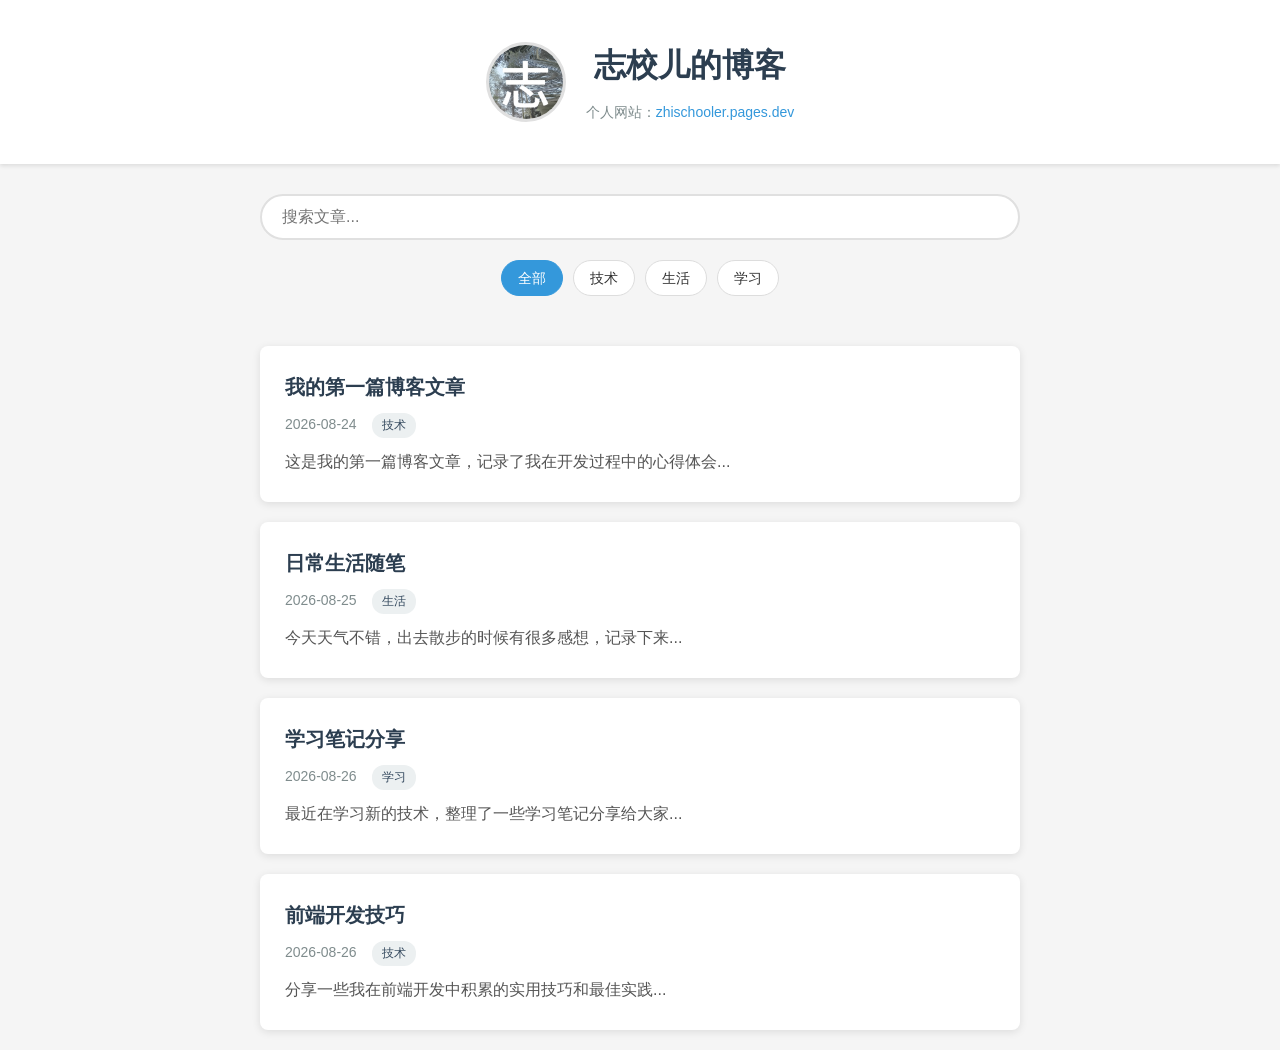
==== index.html @ 63592b52 "Add files via upload" ====
<!DOCTYPE html>
<html lang="zh-CN">
<head>
    <meta charset="UTF-8">
    <meta name="viewport" content="width=device-width, initial-scale=1.0">
    <title>志校儿的博客</title>
    <link rel="stylesheet" href="styles.css">
</head>
<body>
    <!-- 头部 -->
    <header class="header">
        <div class="header-content">
            <img src="my.jpg" alt="头像" class="avatar">
            <div>
                <h1 class="blog-title">志校儿的博客</h1>
                <div class="blog-url">
                    个人网站：<a href="https://zhischooler.pages.dev" target="_blank">zhischooler.pages.dev</a>
                </div>
            </div>
        </div>
    </header>

    <!-- 搜索和标签 -->
    <div class="controls">
        <input type="text" class="search-box" id="searchBox" placeholder="搜索文章...">
        <div class="tags" id="tagsContainer">
            <span class="tag active" data-tag="all">全部</span>
            <span class="tag" data-tag="technology">技术</span>
            <span class="tag" data-tag="life">生活</span>
            <span class="tag" data-tag="study">学习</span>
        </div>
    </div>

    <!-- 博客列表 -->
    <main class="container">
        <div class="post-list" id="postList">
            <!-- 博客文章将通过JavaScript动态生成 -->
        </div>
        <div class="no-results" id="noResults" style="display: none;">
            没有找到相关文章
        </div>
    </main>

    <script>
        // 博客数据
        const blogPosts = [
            {
                title: "我的第一篇博客文章",
                tag: "technology",
                tagName: "技术",
                date: "2026-08-24",
                excerpt: "这是我的第一篇博客文章，记录了我在开发过程中的心得体会...",
                url: "posts/technology/first-post.html"
            },
            {
                title: "日常生活随笔",
                tag: "life",
                tagName: "生活",
                date: "2026-08-25",
                excerpt: "今天天气不错，出去散步的时候有很多感想，记录下来...",
                url: "posts/life/daily-thoughts.html"
            },
            {
                title: "学习笔记分享",
                tag: "study",
                tagName: "学习",
                date: "2026-08-26",
                excerpt: "最近在学习新的技术，整理了一些学习笔记分享给大家...",
                url: "posts/study/learning-notes.html"
            },
            {
                title: "前端开发技巧",
                tag: "technology",
                tagName: "技术",
                date: "2026-08-26",
                excerpt: "分享一些我在前端开发中积累的实用技巧和最佳实践...",
                url: "posts/technology/frontend-tips.html"
            }
        ];

        let currentTag = 'all';
        let searchQuery = '';

        // 渲染博客列表
        function renderPosts() {
            const postList = document.getElementById('postList');
            const noResults = document.getElementById('noResults');
            
            // 过滤文章
            let filteredPosts = blogPosts.filter(post => {
                const matchTag = currentTag === 'all' || post.tag === currentTag;
                const matchSearch = post.title.toLowerCase().includes(searchQuery.toLowerCase()) || 
                                   post.excerpt.toLowerCase().includes(searchQuery.toLowerCase());
                return matchTag && matchSearch;
            });

            // 清空列表
            postList.innerHTML = '';

            if (filteredPosts.length === 0) {
                noResults.style.display = 'block';
            } else {
                noResults.style.display = 'none';
                
                filteredPosts.forEach(post => {
                    const postCard = document.createElement('div');
                    postCard.className = 'post-card';
                    postCard.onclick = () => window.location.href = post.url;
                    
                    postCard.innerHTML = `
                        <h2 class="post-title">${post.title}</h2>
                        <div class="post-meta">
                            <span>${post.date}</span>
                            <span class="post-tag">${post.tagName}</span>
                        </div>
                        <p class="post-excerpt">${post.excerpt}</p>
                    `;
                    
                    postList.appendChild(postCard);
                });
            }
        }

        // 标签点击事件
        document.getElementById('tagsContainer').addEventListener('click', (e) => {
            if (e.target.classList.contains('tag')) {
                // 移除所有active类
                document.querySelectorAll('.tag').forEach(tag => tag.classList.remove('active'));
                // 添加active类到当前标签
                e.target.classList.add('active');
                // 更新当前标签
                currentTag = e.target.dataset.tag;
                // 重新渲染
                renderPosts();
            }
        });

        // 搜索事件
        document.getElementById('searchBox').addEventListener('input', (e) => {
            searchQuery = e.target.value;
            renderPosts();
        });

        // 初始化渲染
        renderPosts();
    </script>
</body>
</html>
---- styles.css ----
/* 全局样式 */
* {
    margin: 0;
    padding: 0;
    box-sizing: border-box;
}

body {
    font-family: -apple-system, BlinkMacSystemFont, "Segoe UI", "PingFang SC", "Hiragino Sans GB", "Microsoft YaHei", sans-serif;
    background-color: #f5f5f5;
    color: #333;
    line-height: 1.6;
}

/* 头部样式 */
.header {
    background: white;
    padding: 40px 20px;
    box-shadow: 0 2px 4px rgba(0,0,0,0.1);
    text-align: center;
}

.header-content {
    max-width: 800px;
    margin: 0 auto;
    display: flex;
    align-items: center;
    justify-content: center;
    gap: 20px;
}

.avatar {
    width: 80px;
    height: 80px;
    border-radius: 50%;
    object-fit: cover;
    border: 3px solid #e0e0e0;
}

.blog-title {
    font-size: 32px;
    font-weight: bold;
    color: #2c3e50;
}

.blog-url {
    margin-top: 10px;
    color: #7f8c8d;
    font-size: 14px;
}

.blog-url a {
    color: #3498db;
    text-decoration: none;
}

.blog-url a:hover {
    text-decoration: underline;
}

/* 搜索和标签区域 */
.controls {
    max-width: 800px;
    margin: 30px auto;
    padding: 0 20px;
}

.search-box {
    width: 100%;
    padding: 12px 20px;
    font-size: 16px;
    border: 2px solid #e0e0e0;
    border-radius: 25px;
    outline: none;
    transition: border-color 0.3s;
}

.search-box:focus {
    border-color: #3498db;
}

.tags {
    margin-top: 20px;
    display: flex;
    gap: 10px;
    flex-wrap: wrap;
    justify-content: center;
}

.tag {
    padding: 6px 16px;
    background: white;
    border: 1px solid #ddd;
    border-radius: 20px;
    cursor: pointer;
    transition: all 0.3s;
    font-size: 14px;
}

.tag:hover,
.tag.active {
    background: #3498db;
    color: white;
    border-color: #3498db;
}

/* 博客列表 */
.container {
    max-width: 800px;
    margin: 0 auto;
    padding: 20px;
}

.post-list {
    display: grid;
    gap: 20px;
}

.post-card {
    background: white;
    padding: 25px;
    border-radius: 8px;
    box-shadow: 0 2px 8px rgba(0,0,0,0.1);
    transition: transform 0.3s, box-shadow 0.3s;
    cursor: pointer;
}

.post-card:hover {
    transform: translateY(-2px);
    box-shadow: 0 4px 12px rgba(0,0,0,0.15);
}

.post-title {
    font-size: 20px;
    color: #2c3e50;
    margin-bottom: 10px;
}

.post-meta {
    display: flex;
    gap: 15px;
    color: #7f8c8d;
    font-size: 14px;
    margin-bottom: 10px;
}

.post-tag {
    display: inline-block;
    padding: 3px 10px;
    background: #ecf0f1;
    border-radius: 12px;
    font-size: 12px;
    color: #34495e;
}

.post-excerpt {
    color: #555;
    line-height: 1.8;
}

.no-results {
    text-align: center;
    color: #7f8c8d;
    padding: 40px;
    font-size: 16px;
}

/* 文章页面样式 */
.article-container {
    max-width: 800px;
    margin: 40px auto;
    padding: 0 20px;
}

.article-header {
    background: white;
    padding: 40px;
    border-radius: 8px;
    margin-bottom: 20px;
    box-shadow: 0 2px 8px rgba(0,0,0,0.1);
}

.article-title {
    font-size: 32px;
    color: #2c3e50;
    margin-bottom: 15px;
}

.article-meta {
    color: #7f8c8d;
    font-size: 14px;
}

.article-content {
    background: white;
    padding: 40px;
    border-radius: 8px;
    box-shadow: 0 2px 8px rgba(0,0,0,0.1);
    line-height: 2;
}

.article-content h1,
.article-content h2,
.article-content h3 {
    margin: 30px 0 15px;
    color: #2c3e50;
}

.article-content p {
    margin-bottom: 15px;
}

.article-content img {
    max-width: 100%;
    height: auto;
    border-radius: 8px;
    margin: 20px 0;
}

.back-home {
    display: inline-block;
    margin-bottom: 20px;
    color: #3498db;
    text-decoration: none;
}

.back-home:hover {
    text-decoration: underline;
}

/* 响应式设计 */
@media (max-width: 600px) {
    .header-content {
        flex-direction: column;
    }
    
    .blog-title {
        font-size: 24px;
    }
    
    .article-header,
    .article-content {
        padding: 20px;
    }
    
    .article-title {
        font-size: 24px;
    }
}
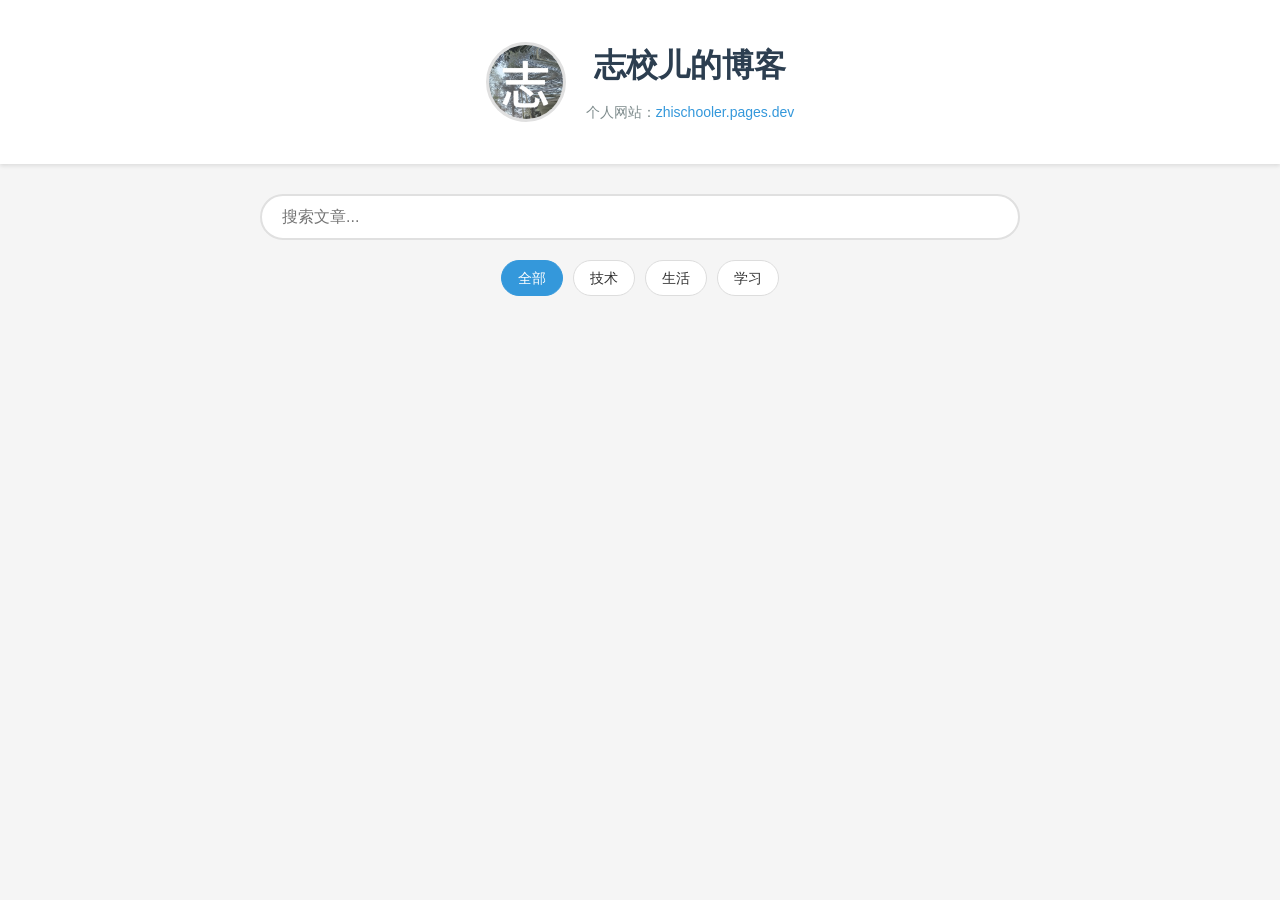
==== commit b38ca550: "Update index.html" ====
--- a/index.html
+++ b/index.html
@@ -75,7 +75,16 @@
                 date: "2026-08-26",
                 excerpt: "分享一些我在前端开发中积累的实用技巧和最佳实践...",
                 url: "posts/technology/frontend-tips.html"
-            }
+            },
+            {
+        title: "免费用 Cloudflare Pages 获得 .pages.dev 域名教程",
+        tag: "technology",
+        tagName: "技术",
+        date: "2026-08-26",
+        excerpt: "详细步骤教你如何使用 Cloudflare Pages 免费托管静态网站，并获取免费的 .pages.dev 域名，支持自动 CI/CD 部署。",
+        url: "posts/technology/cloudflare-pages-tutorial.html"
+  
+];
         ];
 
         let currentTag = 'all';
@@ -145,4 +154,4 @@
         renderPosts();
     </script>
 </body>
-</html>+</html>
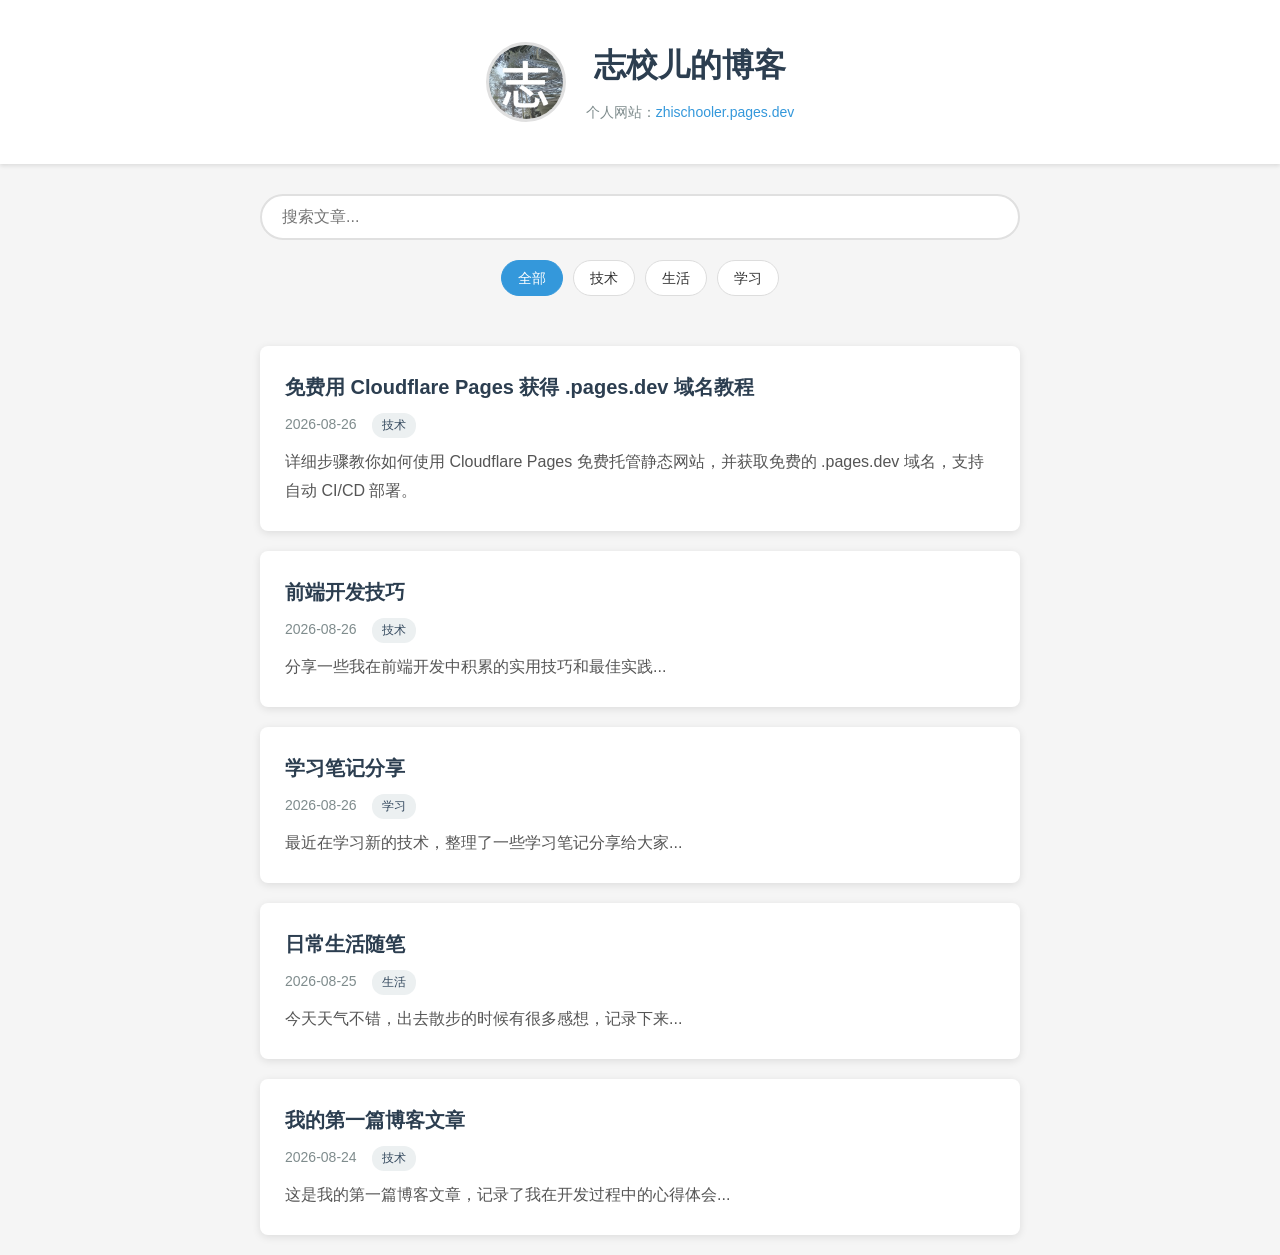
==== commit af3952a1: "Add files via upload" ====
--- a/index.html
+++ b/index.html
@@ -45,12 +45,28 @@
         // 博客数据
         const blogPosts = [
             {
-                title: "我的第一篇博客文章",
+                title: "免费用 Cloudflare Pages 获得 .pages.dev 域名教程",
                 tag: "technology",
                 tagName: "技术",
-                date: "2026-08-24",
-                excerpt: "这是我的第一篇博客文章，记录了我在开发过程中的心得体会...",
-                url: "posts/technology/first-post.html"
+                date: "2026-08-26",
+                excerpt: "详细步骤教你如何使用 Cloudflare Pages 免费托管静态网站，并获取免费的 .pages.dev 域名，支持自动 CI/CD 部署。",
+                url: "posts/technology/cloudflare-pages-tutorial.html"
+            },
+            {
+                title: "前端开发技巧",
+                tag: "technology",
+                tagName: "技术",
+                date: "2026-08-26",
+                excerpt: "分享一些我在前端开发中积累的实用技巧和最佳实践...",
+                url: "posts/technology/frontend-tips.html"
+            },
+            {
+                title: "学习笔记分享",
+                tag: "study",
+                tagName: "学习",
+                date: "2026-08-26",
+                excerpt: "最近在学习新的技术，整理了一些学习笔记分享给大家...",
+                url: "posts/study/learning-notes.html"
             },
             {
                 title: "日常生活随笔",
@@ -61,31 +77,14 @@
                 url: "posts/life/daily-thoughts.html"
             },
             {
-                title: "学习笔记分享",
-                tag: "study",
-                tagName: "学习",
-                date: "2026-08-26",
-                excerpt: "最近在学习新的技术，整理了一些学习笔记分享给大家...",
-                url: "posts/study/learning-notes.html"
-            },
-            {
-                title: "前端开发技巧",
+                title: "我的第一篇博客文章",
                 tag: "technology",
                 tagName: "技术",
-                date: "2026-08-26",
-                excerpt: "分享一些我在前端开发中积累的实用技巧和最佳实践...",
-                url: "posts/technology/frontend-tips.html"
-            },
-            {
-        title: "免费用 Cloudflare Pages 获得 .pages.dev 域名教程",
-        tag: "technology",
-        tagName: "技术",
-        date: "2026-08-26",
-        excerpt: "详细步骤教你如何使用 Cloudflare Pages 免费托管静态网站，并获取免费的 .pages.dev 域名，支持自动 CI/CD 部署。",
-        url: "posts/technology/cloudflare-pages-tutorial.html"
-  
-];
-        ];
+                date: "2026-08-24",
+                excerpt: "这是我的第一篇博客文章，记录了我在开发过程中的心得体会...",
+                url: "posts/technology/first-post.html"
+            }
+        ]; // ✅ 修复了这里的语法错误
 
         let currentTag = 'all';
         let searchQuery = '';
@@ -154,4 +153,4 @@
         renderPosts();
     </script>
 </body>
-</html>
+</html>
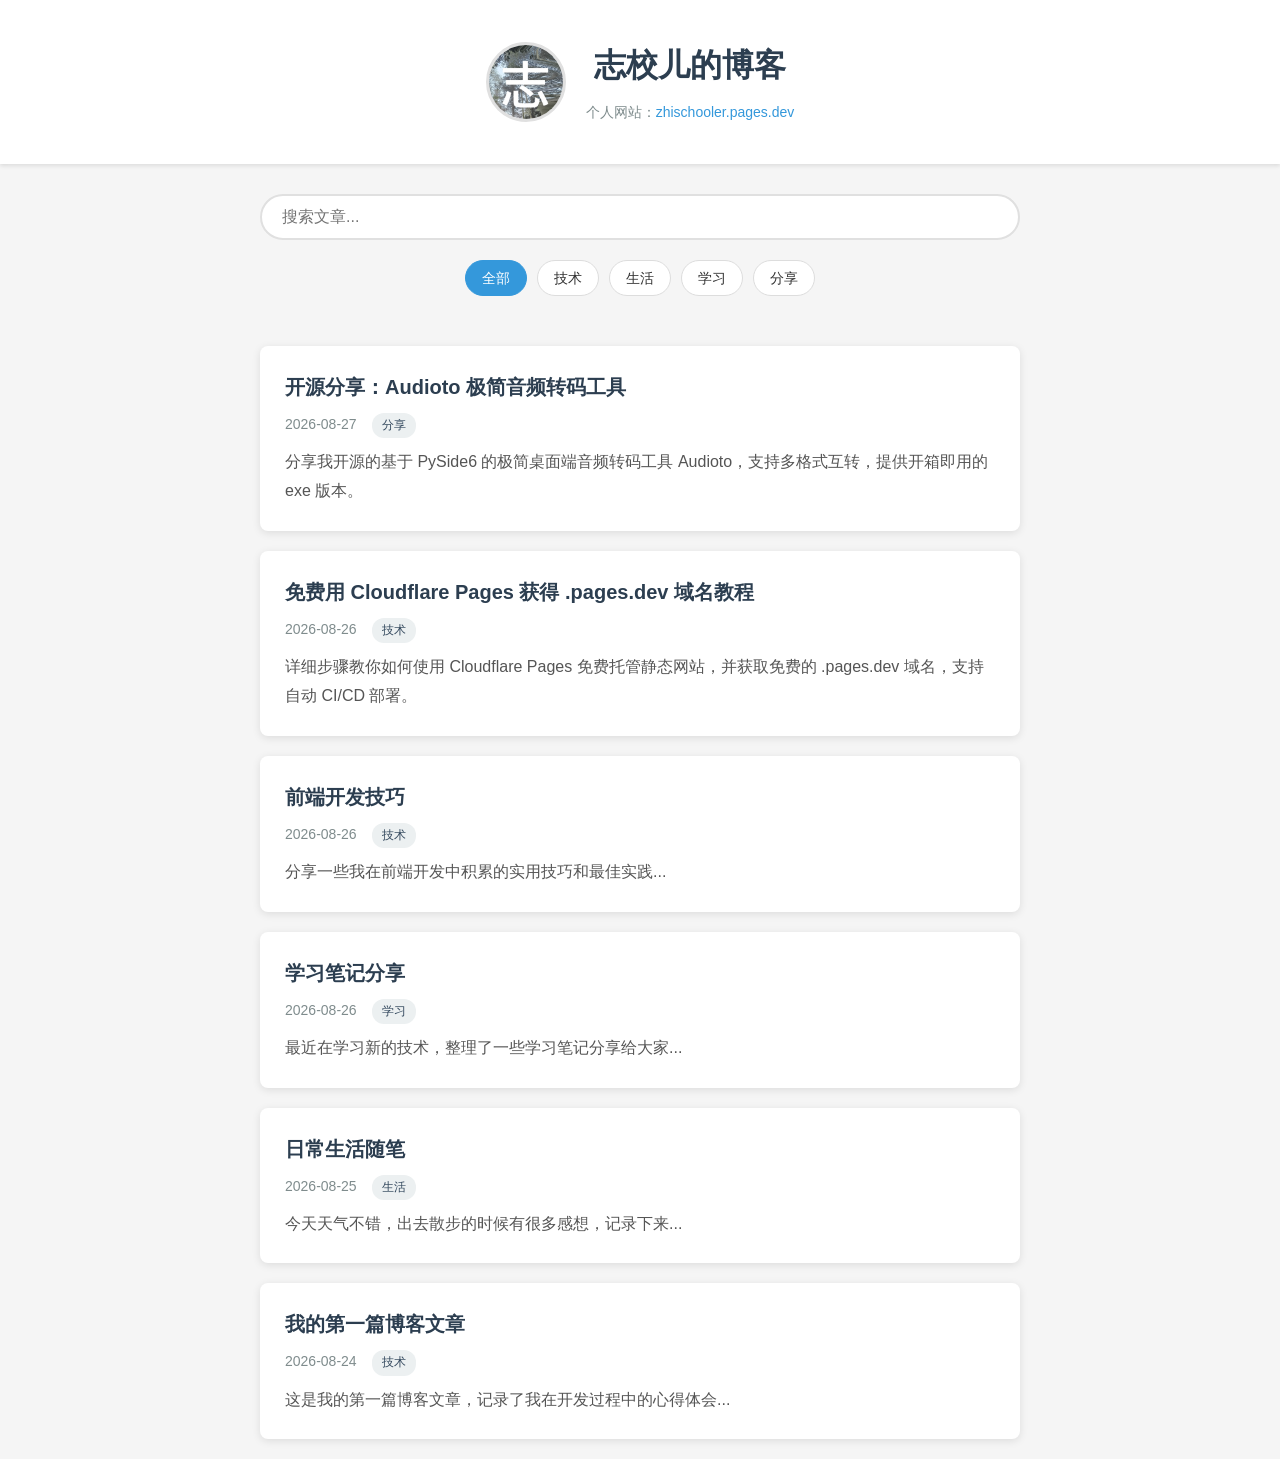
==== commit 8e6fdc78: "Update index.html" ====
--- a/index.html
+++ b/index.html
@@ -28,6 +28,7 @@
             <span class="tag" data-tag="technology">技术</span>
             <span class="tag" data-tag="life">生活</span>
             <span class="tag" data-tag="study">学习</span>
+            <span class="tag" data-tag="share">分享</span>
         </div>
     </div>
 
@@ -42,8 +43,16 @@
     </main>
 
     <script>
-        // 博客数据
+        // 博客数据 
         const blogPosts = [
+            {
+                title: "开源分享：Audioto 极简音频转码工具",
+                tag: "share",
+                tagName: "分享",
+                date: "2026-08-27",
+                excerpt: "分享我开源的基于 PySide6 的极简桌面端音频转码工具 Audioto，支持多格式互转，提供开箱即用的 exe 版本。",
+                url: "posts/share/audioto-intro.html"
+            },
             {
                 title: "免费用 Cloudflare Pages 获得 .pages.dev 域名教程",
                 tag: "technology",
@@ -84,7 +93,7 @@
                 excerpt: "这是我的第一篇博客文章，记录了我在开发过程中的心得体会...",
                 url: "posts/technology/first-post.html"
             }
-        ]; // ✅ 修复了这里的语法错误
+        ]; 
 
         let currentTag = 'all';
         let searchQuery = '';
@@ -153,4 +162,4 @@
         renderPosts();
     </script>
 </body>
-</html>+</html>
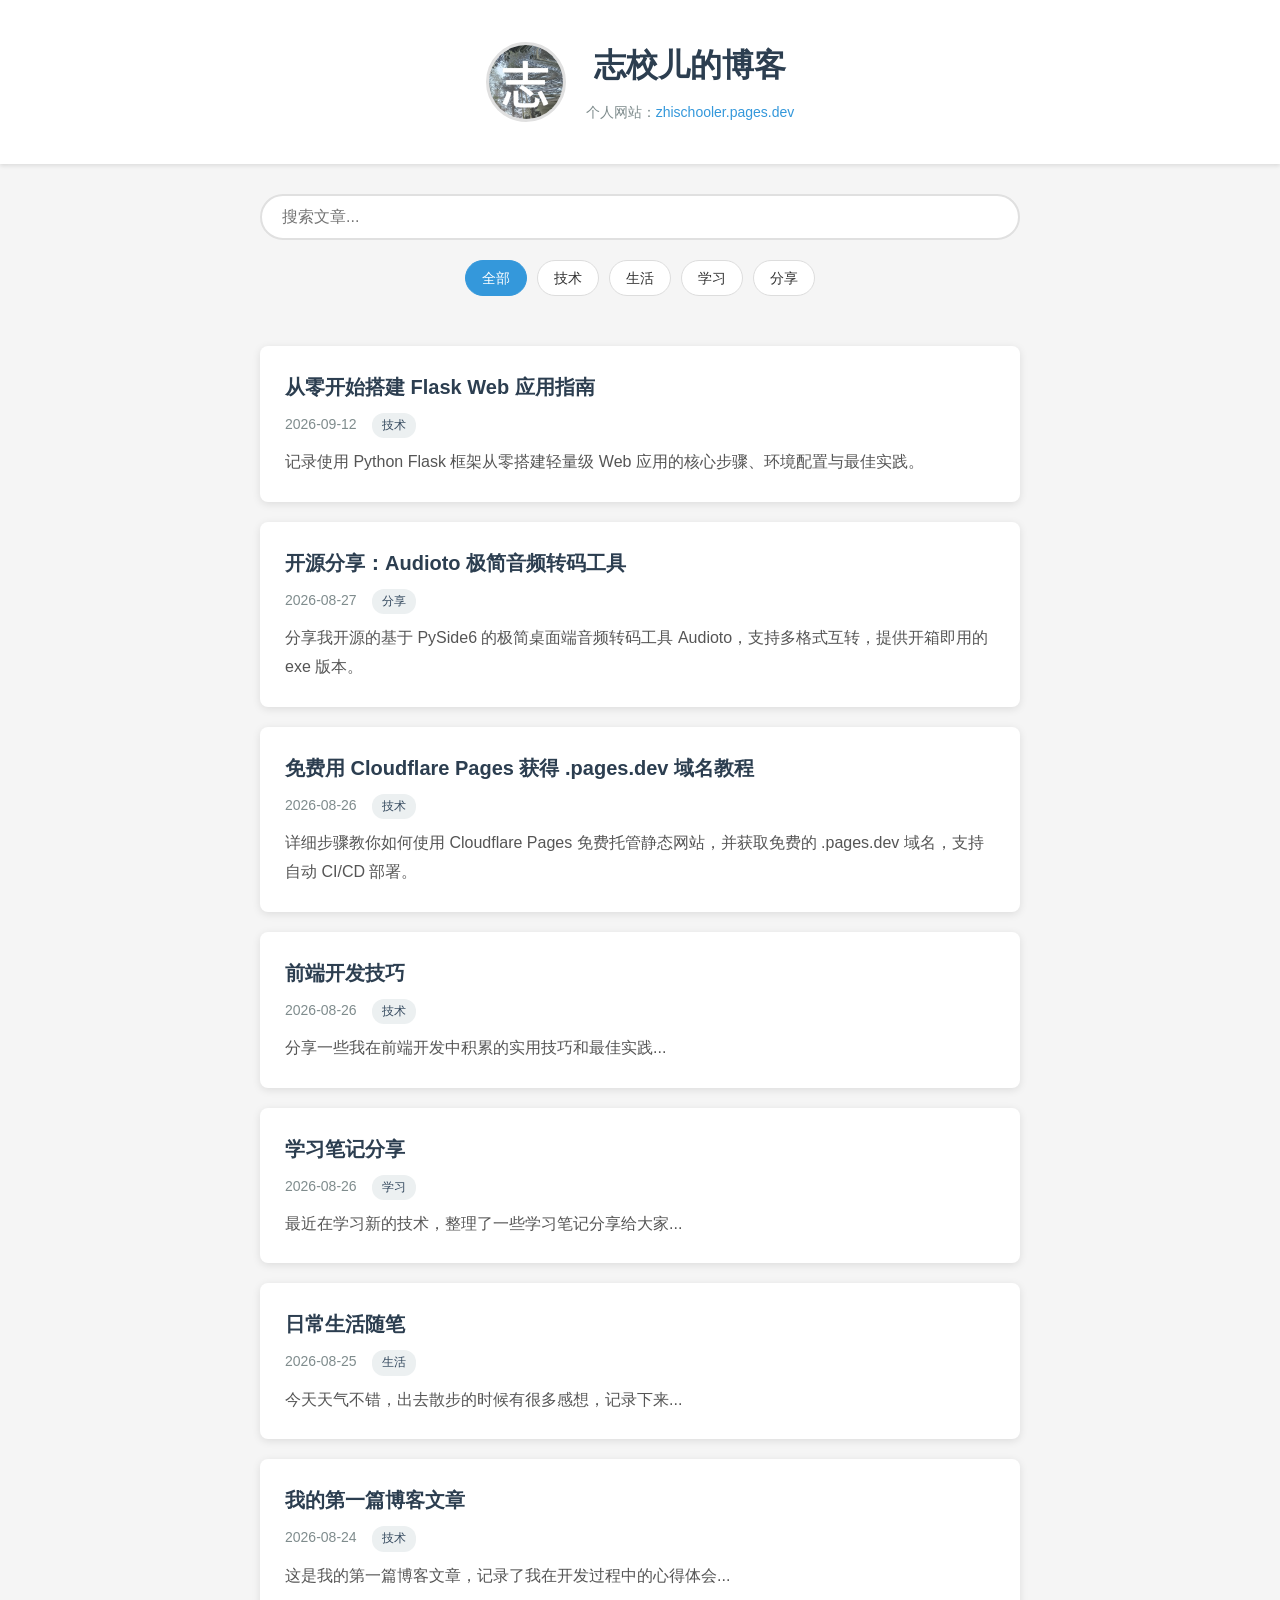
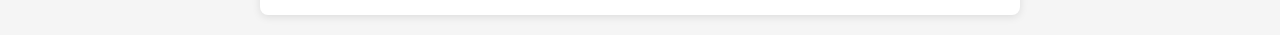
==== commit e460041e: "Refactor comments and fix HTML structure Updated comments in the script section and fixed HTML forma" ====
--- a/index.html
+++ b/index.html
@@ -43,8 +43,16 @@
     </main>
 
     <script>
-        // 博客数据 
+        // 博客数据
         const blogPosts = [
+            {
+                title: "从零开始搭建 Flask Web 应用指南",
+                tag: "technology",
+                tagName: "技术",
+                date: "2026-09-12",
+                excerpt: "记录使用 Python Flask 框架从零搭建轻量级 Web 应用的核心步骤、环境配置与最佳实践。",
+                url: "posts/technology/flask-setup.html"
+            },
             {
                 title: "开源分享：Audioto 极简音频转码工具",
                 tag: "share",
@@ -141,13 +149,9 @@
         // 标签点击事件
         document.getElementById('tagsContainer').addEventListener('click', (e) => {
             if (e.target.classList.contains('tag')) {
-                // 移除所有active类
                 document.querySelectorAll('.tag').forEach(tag => tag.classList.remove('active'));
-                // 添加active类到当前标签
                 e.target.classList.add('active');
-                // 更新当前标签
                 currentTag = e.target.dataset.tag;
-                // 重新渲染
                 renderPosts();
             }
         });
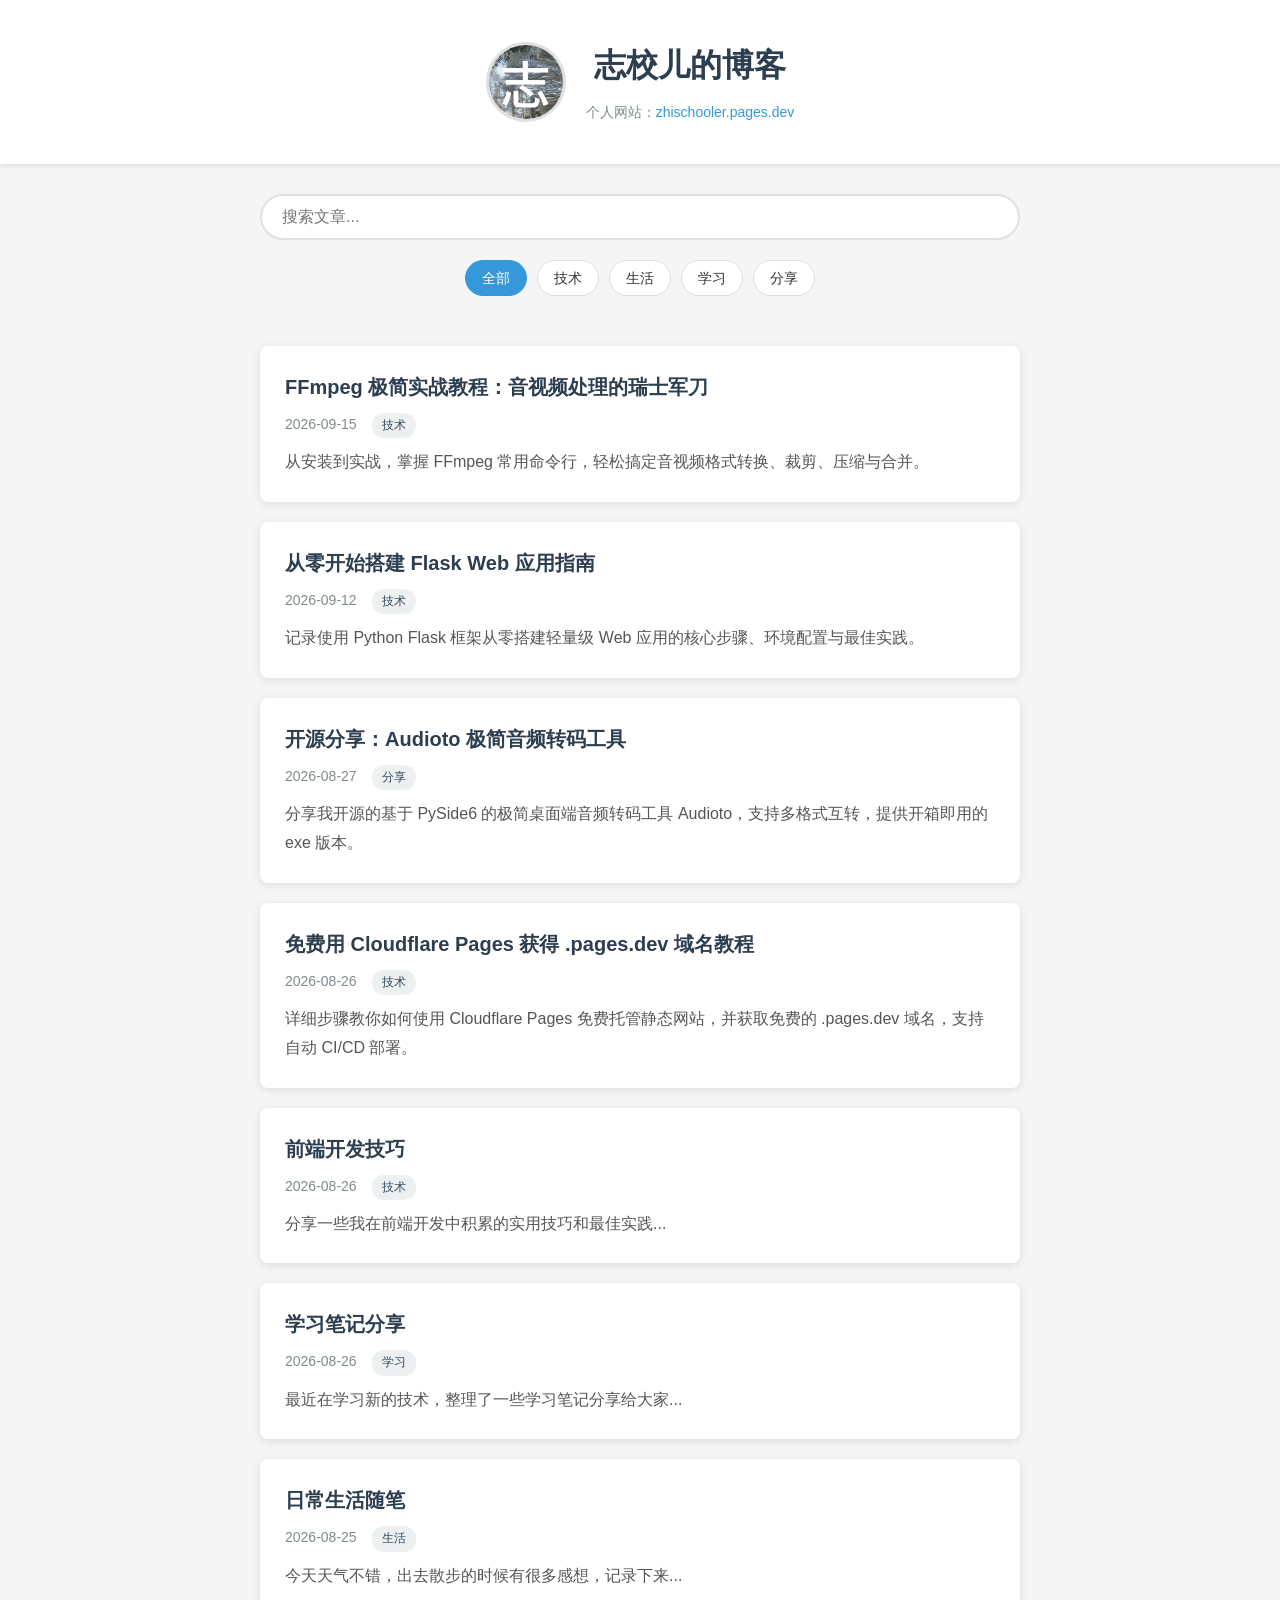
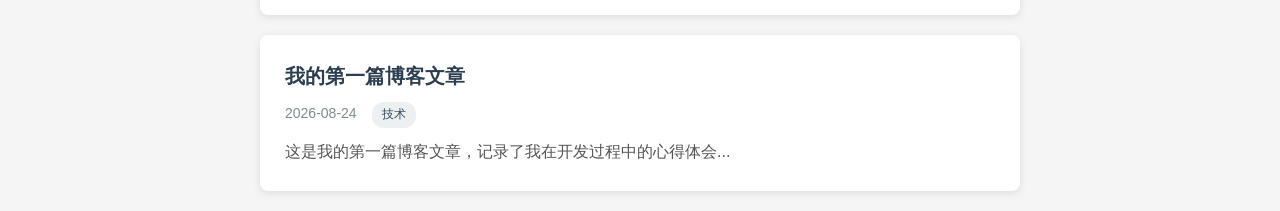
==== commit 307765d5: "Update index.html" ====
--- a/index.html
+++ b/index.html
@@ -45,6 +45,14 @@
     <script>
         // 博客数据
         const blogPosts = [
+            {
+                title: "FFmpeg 极简实战教程：音视频处理的瑞士军刀",
+                tag: "technology",
+                tagName: "技术",
+                date: "2026-09-15",
+                excerpt: "从安装到实战，掌握 FFmpeg 常用命令行，轻松搞定音视频格式转换、裁剪、压缩与合并。",
+                url: "posts/technology/ffmpeg-tutorial.html"
+            },
             {
                 title: "从零开始搭建 Flask Web 应用指南",
                 tag: "technology",
